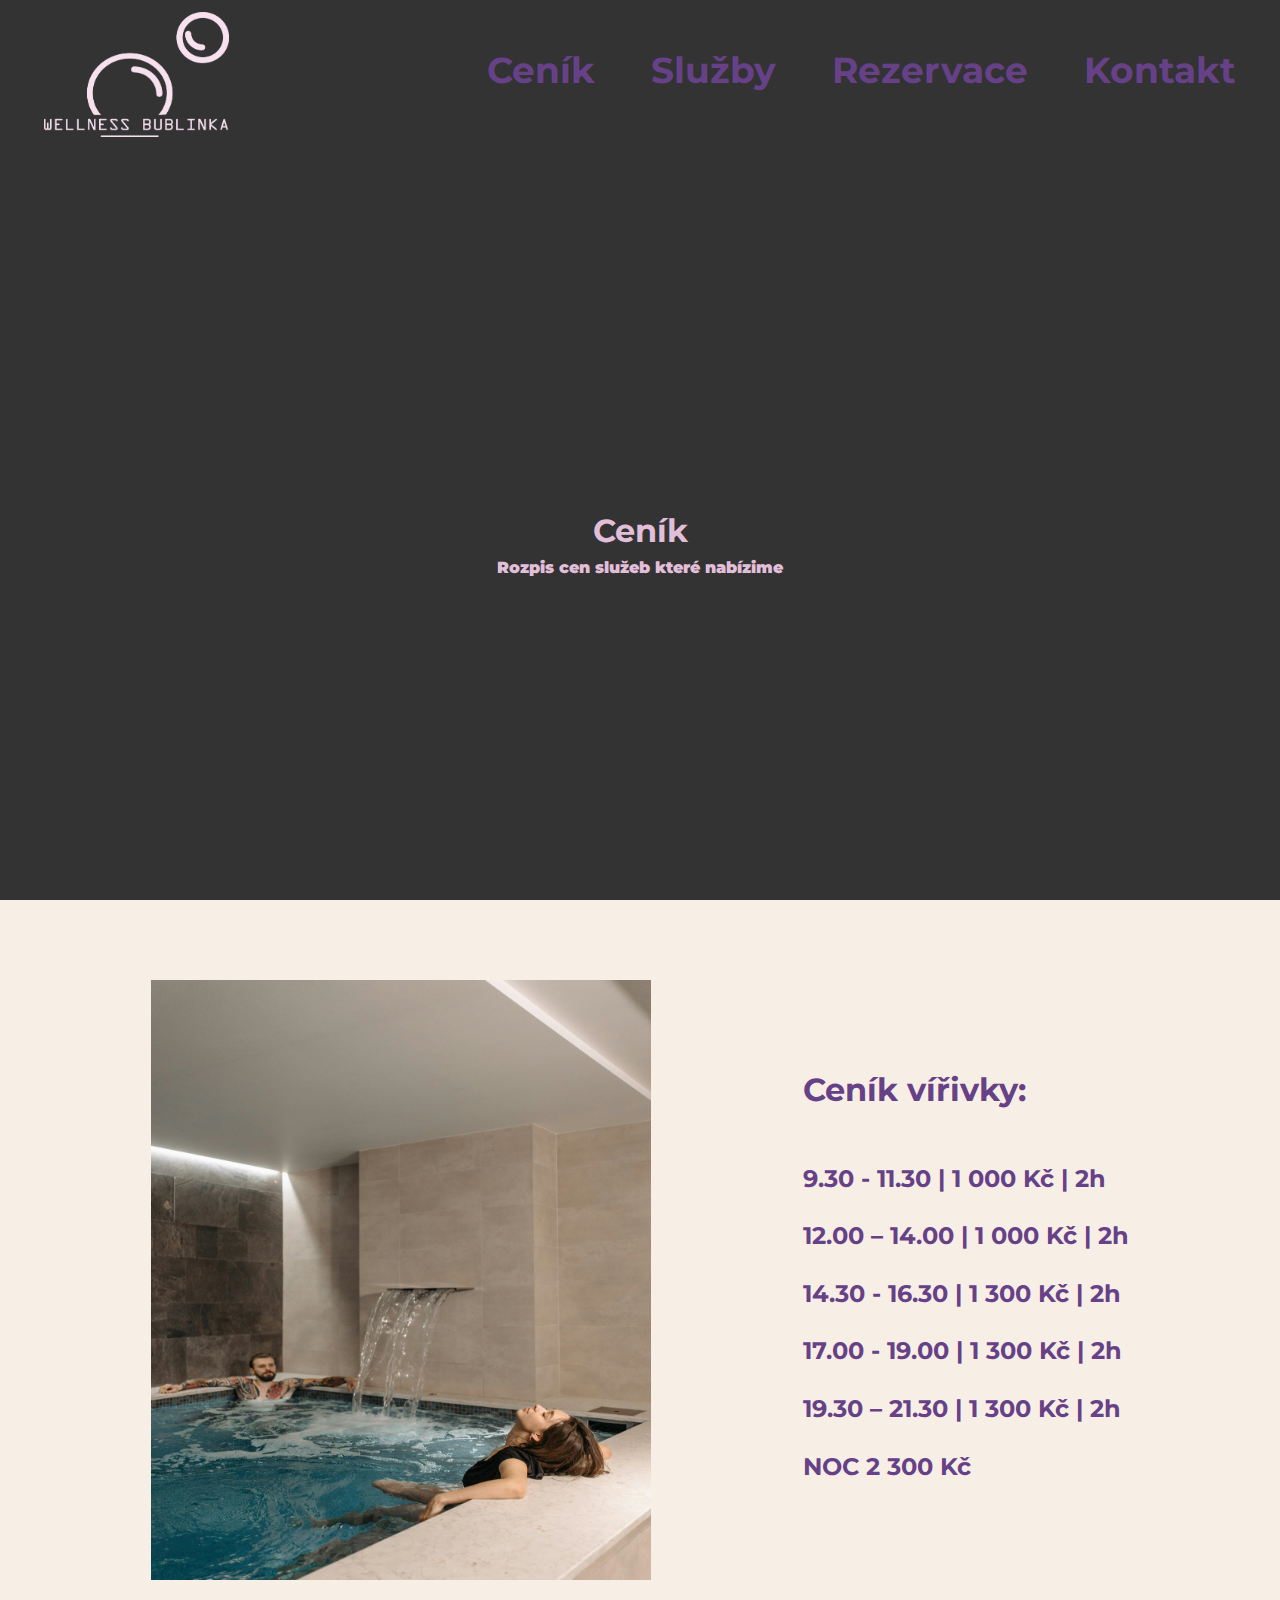
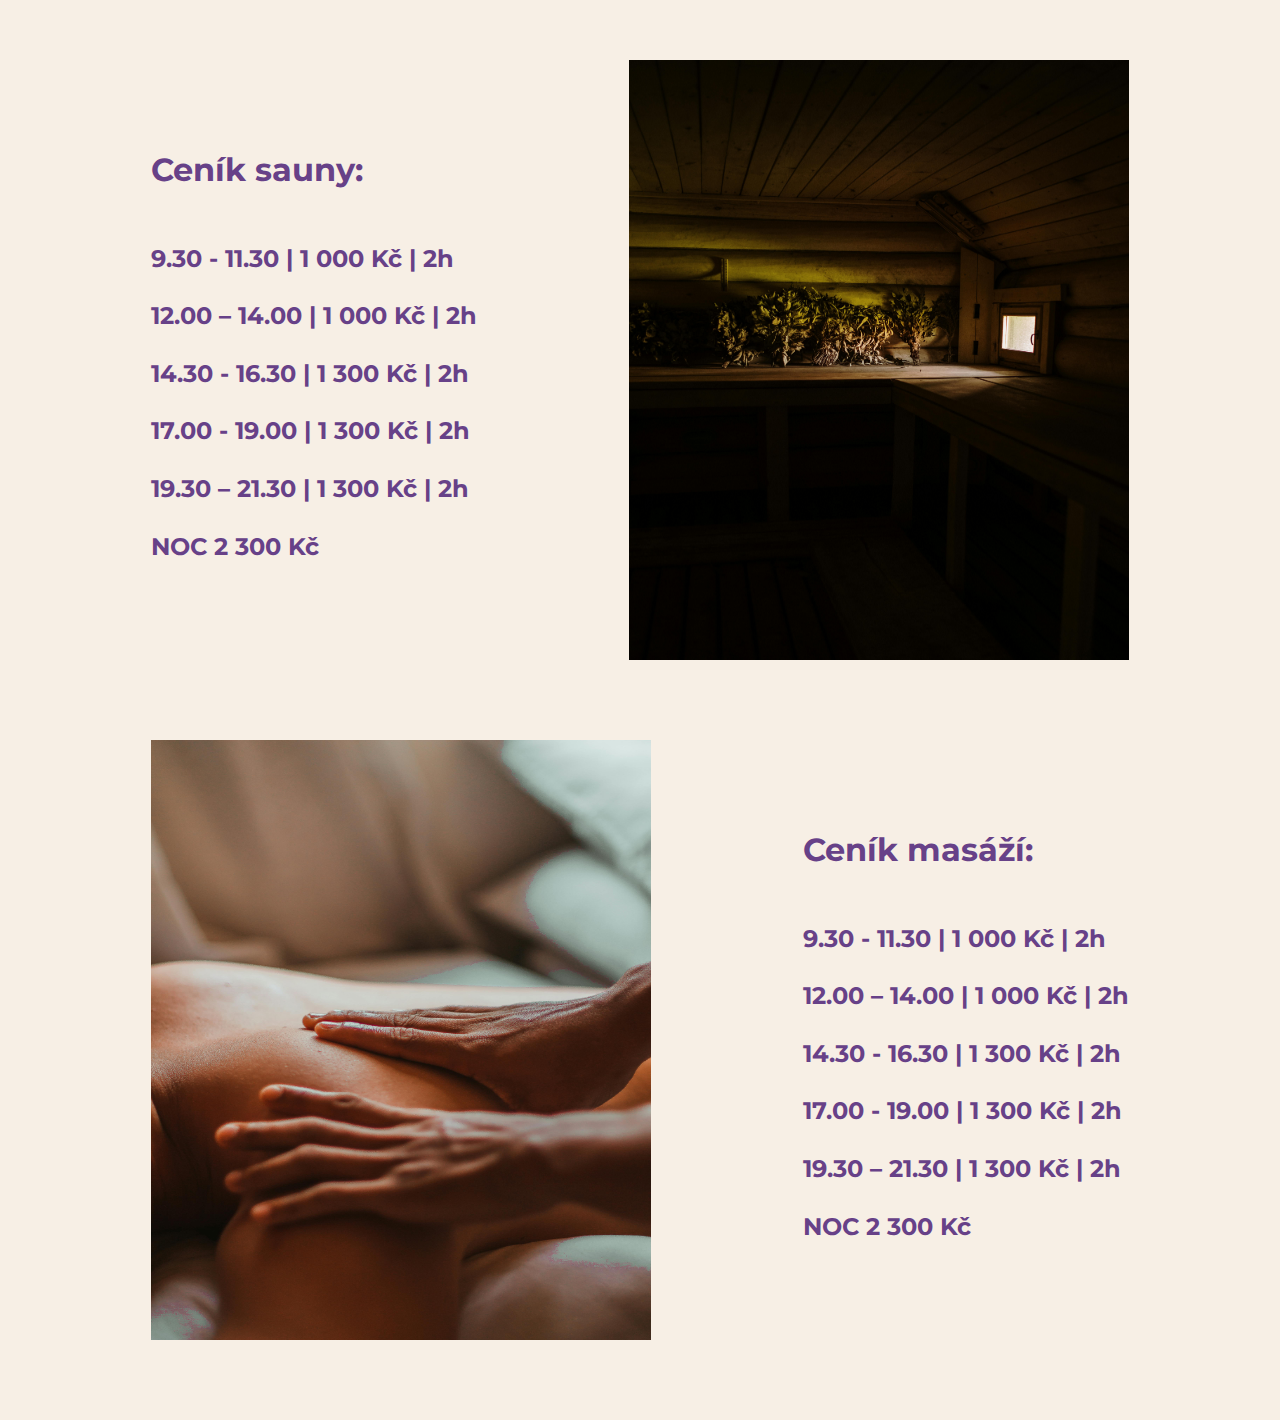
==== cenik.html @ 1ccd9b11 "druha stranka" ====
<!DOCTYPE html>
<html lang="en">
<head>
    <meta charset="UTF-8">
    <meta name="viewport" content="width=device-width, initial-scale=1.0">
    <title>ceník</title>
    <link href="https://fonts.googleapis.com/css?family=Montserrat:400,700" rel="stylesheet" type="text/css" />
    <link rel="icon" href="IMG/favicon.ico?" type="image/x-icon"  />
    <link rel="stylesheet" href="./css/style.css">
</head>
<body>
    <section id="navbar">
        <nav>
                <div class="logo">
                   <a href="index.html"><img src="IMG/LOGO.png" alt=""></a>
                </div>
                <div class="barmenu">
                    <ul class="sidemenu">
                        <li class="menubutton" onclick=closesidemenu()><a href="#"><svg xmlns="http://www.w3.org/2000/svg" height="24px" viewBox="0 -960 960 960" width="24px" fill="rgb(103, 65, 136)"><path d="m256-200-56-56 224-224-224-224 56-56 224 224 224-224 56 56-224 224 224 224-56 56-224-224-224 224Z"/></svg></a></li>
                        <li><a href="cenik.html">Ceník </a></li>
                        <li><a href="index.html#why">Služby</a></li>
                        <li><a href="index.html#when">Rezervace</a></li>
                        <li><a href="form.html">Kontakt</a></li>
                        
                    </ul>
                    <ul class="menu">   
                        <li class="hideonmobile"><a href="cenik.html"><h2>Ceník</h2> </a></li>
                        <li class="hideonmobile"><a href="index.html#why"><h2>Služby</h2></a></li>
                        <li class="hideonmobile"><a href="index.html#when"><h2>Rezervace</h2></a></li>
                        <li class="hideonmobile"><a href="form.html"><h2>Kontakt</h2></a></li>
                        <li class="menubutton" onclick=showsidemenu()><a href="#"><svg xmlns="http://www.w3.org/2000/svg" height="32px" viewBox="0 -960 960 960" width="32px" fill="rgb(247, 239, 229)"><path d="M120-240v-80h720v80H120Zm0-200v-80h720v80H120Zm0-200v-80h720v80H120Z"/></svg></a></li>
                    </ul>
                </div>
        </nav>
            <script src="./js/hamburger.js"></script>
    </section>
    <section id="showcase">
        <div id="showcase">
            <div class="showcase-content">
                <h1 class="l-heading svetla">Ceník</h1>
               <p class="svetla">Rozpis cen služeb které nabízime </p>
            </div>
        </div>
    </section>
    <section class="pozadi" id="cena">
        <div class="prvni">
            <img src="IMG/virivka-cenik.jpg" height="600" width="500">
            <div class="text1">
            <h3>Ceník vířivky:</h3><br>
            <h2>
                <br>
                9.30 - 11.30 | 1 000 Kč | 2h <br>
                <br>
                12.00 – 14.00 | 1 000 Kč | 2h <br>
                <br>
                14.30 - 16.30 | 1 300 Kč | 2h <br>
                <br>
                17.00 - 19.00 | 1 300 Kč | 2h <br>
                <br>
                19.30 – 21.30 | 1 300 Kč | 2h <br>
                <br>
                NOC 2 300 Kč</h2>
            </div>
        </div>
        <div class="druhy">
            <img src="IMG/sauna-cenik.jpg" height="600" width="500">
            <div class="text2">
            <h3>Ceník sauny:</h3><br><h2>
                <br>
                9.30 - 11.30 | 1 000 Kč | 2h <br>
                <br>
                12.00 – 14.00 | 1 000 Kč | 2h <br>
                <br>
                14.30 - 16.30 | 1 300 Kč | 2h <br>
                <br>
                17.00 - 19.00 | 1 300 Kč | 2h <br>
                <br>
                19.30 – 21.30 | 1 300 Kč | 2h <br>
                <br>
                NOC 2 300 Kč</h2>
            </div>
        </div>
        <div class="treti">
            <img src="IMG/masaze-cenik.jpg" height="600" width="500">
            <div class="text3">
            <h3>Ceník masáží:</h3><br><h2>
                <br>
                9.30 - 11.30 | 1 000 Kč | 2h <br>
                <br>
                12.00 – 14.00 | 1 000 Kč | 2h <br>
                <br>
                14.30 - 16.30 | 1 300 Kč | 2h <br>
                <br>
                17.00 - 19.00 | 1 300 Kč | 2h <br>
                <br>
                19.30 – 21.30 | 1 300 Kč | 2h <br>
                <br>
                NOC 2 300 Kč</h2>
            </div>
        </div>
    </section>
</body>
</html>
---- css/style.css ----
@import url('https://fonts.googleapis.com/css2?family=Inter:wght@300&display=swap');
*{
    margin: 0;
    padding: 0;
    font-weight: 900;
    font-family: "Montserrat", "Segoe UI",  "Helvetica Neue", Arial, sans-serif, "Apple Color Emoji", "Segoe UI Emoji", "Segoe UI Symbol", "Noto Color Emoji";
    scroll-behavior: smooth;

    
}
:root{
    --primary-color: rgb(247, 239, 229);
    --secondary-color: rgb(226, 191, 217);
    --third-color:rgb(200, 161, 224);
    --fourth-color: rgb(103, 65, 136);
}
.padding{
    padding: 100px;
}
.center {
    text-align: center;
}
.tmava{
    color: var(--fourth-color);
}
.svetla{
    color: var(--secondary-color);
}
.img-fluid {
    max-width: 100%;
    height: auto;
}
.pozadi{
    background-color: var(--primary-color);
}
h1{
    margin-top: 125px;
    margin-bottom: 0.5rem;
    font-weight: 700;
    line-height: 1.2; 
}
h2{
    margin-top: 0;
    margin-bottom: 0.5rem;
    font-weight: 700;
    line-height: 1.2; 
}
h3{
    margin-top: 0;
    margin-bottom: 0.5rem;
    font-weight: 700;
    line-height: 1.2;
    font-size: 2rem;
     
}
nav{
    width: 100%;
    display: flex;
    align-items: center;
    justify-content: space-between;
    position: absolute;
}

nav a{
    text-decoration: none;
    color: var(--fourth-color);
    padding:  0.75rem;
    display: flex;
    justify-content: center;
    align-items: center;
    margin-right: 2rem;
    font-size: 1.5rem;
   
}
nav a img{
    margin-right: auto;
    display: flex;
    pointer-events: none;
    height: 125px;
    margin-left: 2rem;
}
nav ul {
    display: flex;
    list-style: none; 
    align-items: center ;
}

nav ul li :hover{ 
    color: black;
} 

.sidemenu{
    position: fixed;
    top: 0;
    right: 0;
    height: 100vh;
    width: 250px;
    z-index: 999;
    background-color: var(--primary-color);
    backdrop-filter: blur(10px);
    display: none;
    flex-direction: column;
    align-items: flex-start;
    justify-content: flex-start;
}
.sidemenu li{
    width: 100%;

}
.sidemenu a{
    width: 100%;
    color: var(--fourth-color);
    
}
.menubutton{
    display: none;
}



.menubutton :hover{
    display: none;
}
  
#showcase{
    background: #333 url('../IMG/showcase.jpg') no-repeat center center/cover;
    height: 100vh; 
    color: #ffffff;
    
} 
#showcase .showcase-content {
    display: flex;
    flex-direction: column;
    text-align: center;
    justify-content: center;
    align-items:center;
    height: 100%;
    padding: 2rem;
    background-color: rgb(0,0, 0, );
    background-size: cover;
}

#sekce .sekce-item {
    max-width: 20rem;
    margin-left: auto;
    margin-right: auto;

}
#sekce .sekce-item .sekce-popis {
    padding: 1.5rem;
    display: flex;
    justify-content: space-around;
    background-color: #fff;
}
.grid-container {
    display: grid;
    grid-template-columns: repeat(auto-fit, 20rem);
    justify-content: space-evenly;

}
.prvni{
    display: flex;
    justify-content: space-evenly;
    flex-direction: row;
    align-items: center;
    padding-bottom: 5rem;
    padding-top: 5rem;
    
}

.text1{
    display: grid;
    align-items: center;
    color: var(--fourth-color);
}
.druhy{
    display: flex;
    justify-content: space-evenly;
    flex-direction: row-reverse;
    align-items: center;
    
}

.text2{
    display: grid;
    align-items: center;
    color: var(--fourth-color);
}
.treti{
    display: flex;
    justify-content: space-evenly;
    flex-direction: row;
    align-items: center;
    padding-bottom: 5rem;
    padding-top: 5rem;
    
}

.text3{
    display: grid;
    align-items: center;
    color: var(--fourth-color);
}
@media(max-width:800px){
    .hideonmobile{
        display: none;
    }
    .menubutton{
        display: block;
    }
    .prvni {
        flex-direction: column;

    
    }
    .druhy{
        flex-direction: column;

    
    }
    .treti {
        flex-direction: column;

    
    }
}
@media(max-width:400px){
    .sidemenu{
        width: 100%;
    }
}
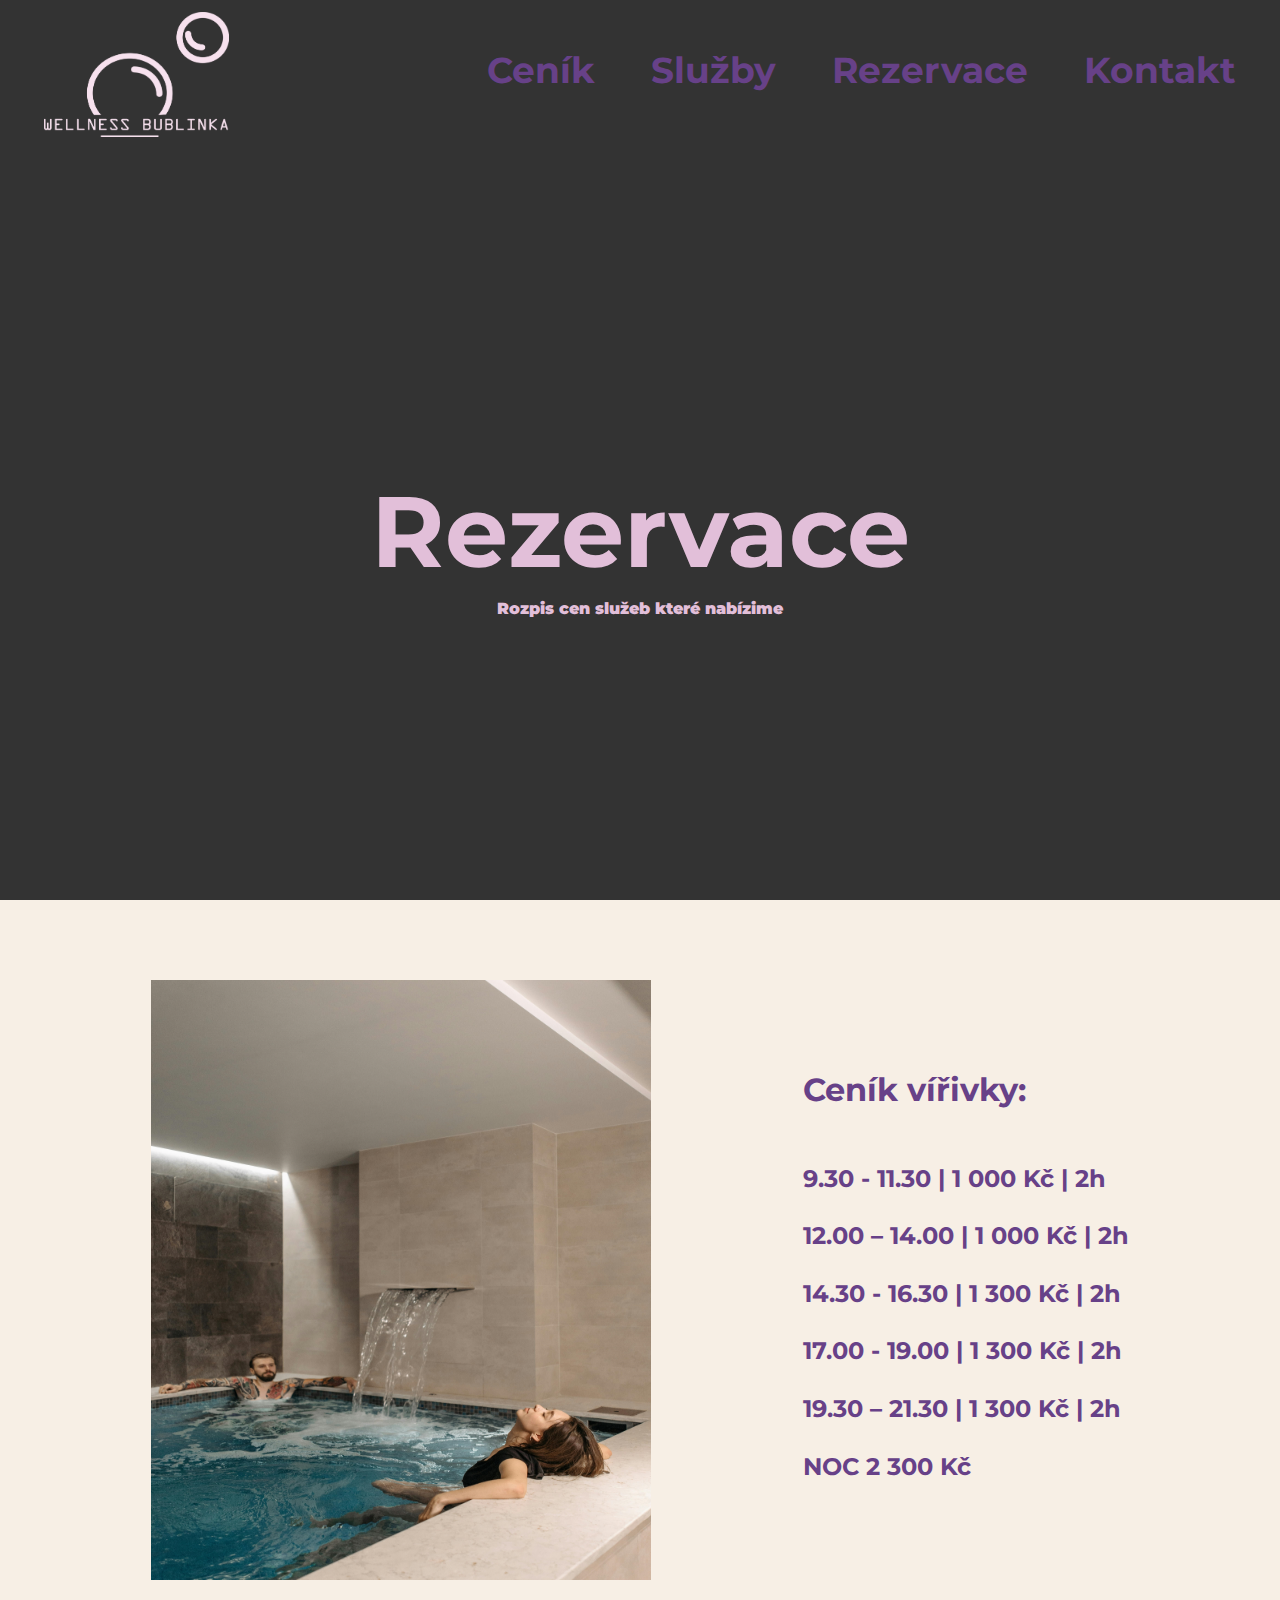
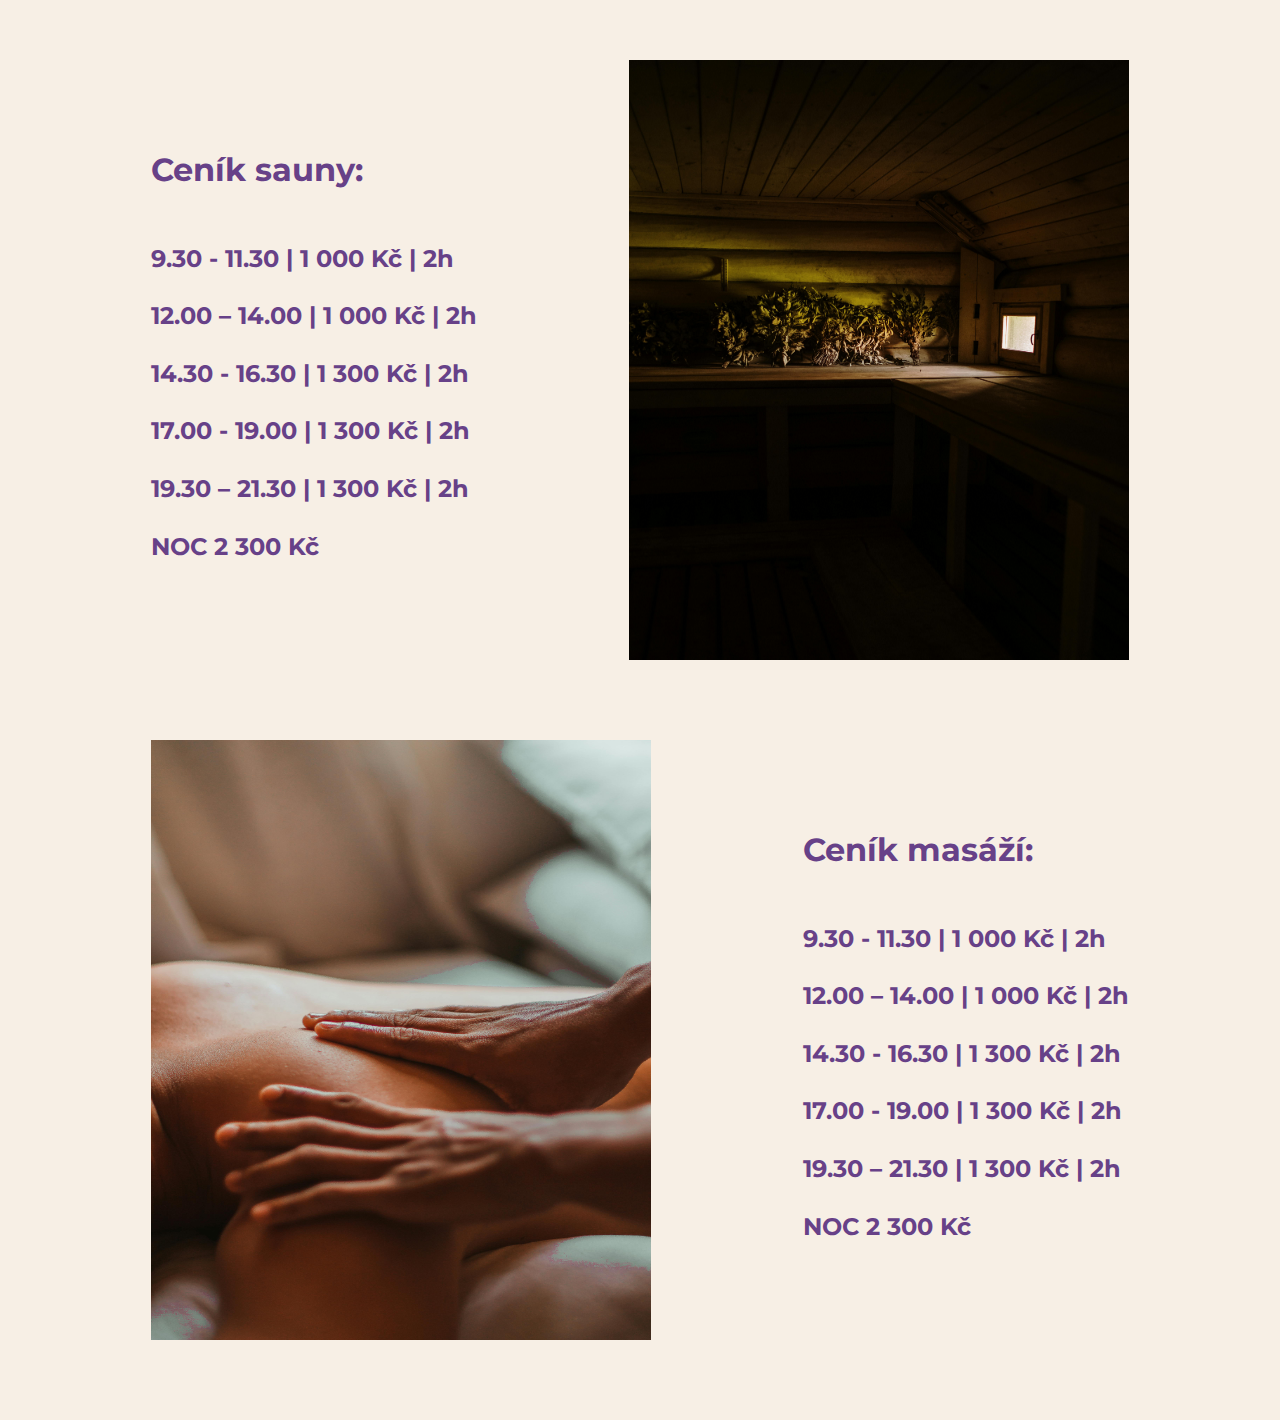
==== commit 333c5022: "rezervace" ====
--- a/cenik.html
+++ b/cenik.html
@@ -3,6 +3,8 @@
 <head>
     <meta charset="UTF-8">
     <meta name="viewport" content="width=device-width, initial-scale=1.0">
+    <meta name="description" content="" />
+    <meta name="author" content="Patrik Slanina" />
     <title>ceník</title>
     <link href="https://fonts.googleapis.com/css?family=Montserrat:400,700" rel="stylesheet" type="text/css" />
     <link rel="icon" href="IMG/favicon.ico?" type="image/x-icon"  />
@@ -14,35 +16,37 @@
                 <div class="logo">
                    <a href="index.html"><img src="IMG/LOGO.png" alt=""></a>
                 </div>
-                <div class="barmenu">
-                    <ul class="sidemenu">
-                        <li class="menubutton" onclick=closesidemenu()><a href="#"><svg xmlns="http://www.w3.org/2000/svg" height="24px" viewBox="0 -960 960 960" width="24px" fill="rgb(103, 65, 136)"><path d="m256-200-56-56 224-224-224-224 56-56 224 224 224-224 56 56-224 224 224 224-56 56-224-224-224 224Z"/></svg></a></li>
-                        <li><a href="cenik.html">Ceník </a></li>
-                        <li><a href="index.html#why">Služby</a></li>
-                        <li><a href="index.html#when">Rezervace</a></li>
-                        <li><a href="form.html">Kontakt</a></li>
-                        
-                    </ul>
-                    <ul class="menu">   
-                        <li class="hideonmobile"><a href="cenik.html"><h2>Ceník</h2> </a></li>
-                        <li class="hideonmobile"><a href="index.html#why"><h2>Služby</h2></a></li>
-                        <li class="hideonmobile"><a href="index.html#when"><h2>Rezervace</h2></a></li>
-                        <li class="hideonmobile"><a href="form.html"><h2>Kontakt</h2></a></li>
-                        <li class="menubutton" onclick=showsidemenu()><a href="#"><svg xmlns="http://www.w3.org/2000/svg" height="32px" viewBox="0 -960 960 960" width="32px" fill="rgb(247, 239, 229)"><path d="M120-240v-80h720v80H120Zm0-200v-80h720v80H120Zm0-200v-80h720v80H120Z"/></svg></a></li>
-                    </ul>
-                </div>
+            
+            <div class="barmenu">
+                <ul class="sidemenu">
+                    <li class="menubutton" onclick=closesidemenu()><a href="#"><svg xmlns="http://www.w3.org/2000/svg" height="24px" viewBox="0 -960 960 960" width="24px" fill="rgb(103, 65, 136)"><path d="m256-200-56-56 224-224-224-224 56-56 224 224 224-224 56 56-224 224 224 224-56 56-224-224-224 224Z"/></svg></a></li>
+                    <li><a href="cenik.html">Ceník </a></li>
+                    <li><a href="sluzby.html">Služby</a></li>
+                    <li><a href="rezervace.html">Rezervace</a></li>
+                    <li><a href="kontakt.html">Kontakt</a></li>
+                    
+                </ul>
+                <ul class="menu">   
+                    <li class="hideonmobile"><a href="cenik.html"><h2>Ceník</h2> </a></li>
+                    <li class="hideonmobile"><a href="sluzby.html"><h2>Služby</h2></a></li>
+                    <li class="hideonmobile"><a href="rezervace.html"><h2>Rezervace</h2></a></li>
+                    <li class="hideonmobile"><a href="kontakt.html"><h2>Kontakt</h2></a></li>
+                    <li class="menubutton" onclick=showsidemenu()><a href="#"><svg xmlns="http://www.w3.org/2000/svg" height="32px" viewBox="0 -960 960 960" width="32px" fill="rgb(247, 239, 229)"><path d="M120-240v-80h720v80H120Zm0-200v-80h720v80H120Zm0-200v-80h720v80H120Z"/></svg></a></li>
+                </ul>
+            </div>
         </nav>
             <script src="./js/hamburger.js"></script>
     </section>
     <section id="showcase">
         <div id="showcase">
             <div class="showcase-content">
-                <h1 class="l-heading svetla">Ceník</h1>
+                <h1 class="l-heading svetla">Rezervace</h1>
                <p class="svetla">Rozpis cen služeb které nabízime </p>
             </div>
         </div>
     </section>
     <section class="pozadi" id="cena">
+        
         <div class="prvni">
             <img src="IMG/virivka-cenik.jpg" height="600" width="500">
             <div class="text1">
--- a/css/style.css
+++ b/css/style.css
@@ -15,7 +15,8 @@
     --fourth-color: rgb(103, 65, 136);
 }
 .padding{
-    padding: 100px;
+padding-top: 1px;
+    padding-bottom: 70px;
 }
 .center {
     text-align: center;
@@ -37,7 +38,8 @@
     margin-top: 125px;
     margin-bottom: 0.5rem;
     font-weight: 700;
-    line-height: 1.2; 
+    line-height: 1.2;
+    font-size: 100px; 
 }
 h2{
     margin-top: 0;
@@ -229,3 +231,15 @@
         width: 100%;
     }
 }
+form{
+    display: grid;
+    grid-row-gap: 30px;
+}
+.form{
+   display: flex;
+   justify-content: center;
+}
+input,select{
+    pad: 10px 15px;
+}
+
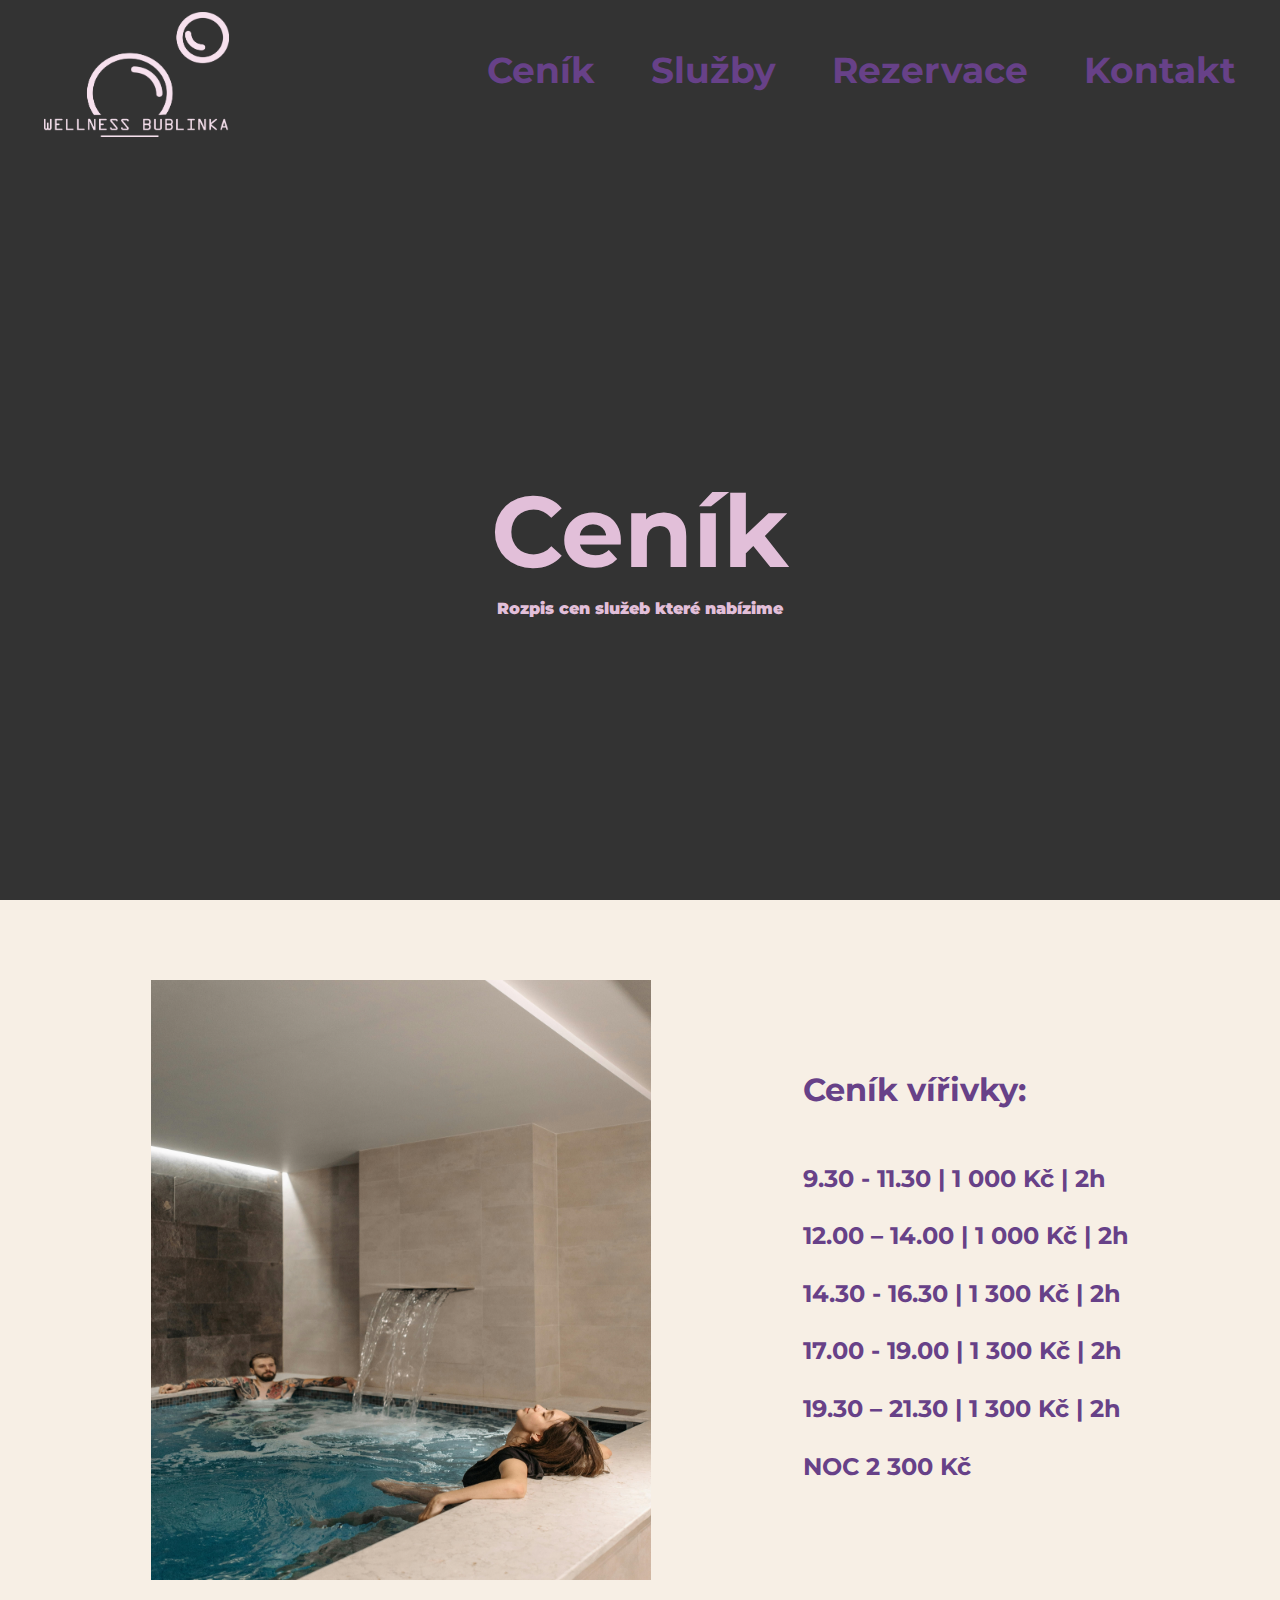
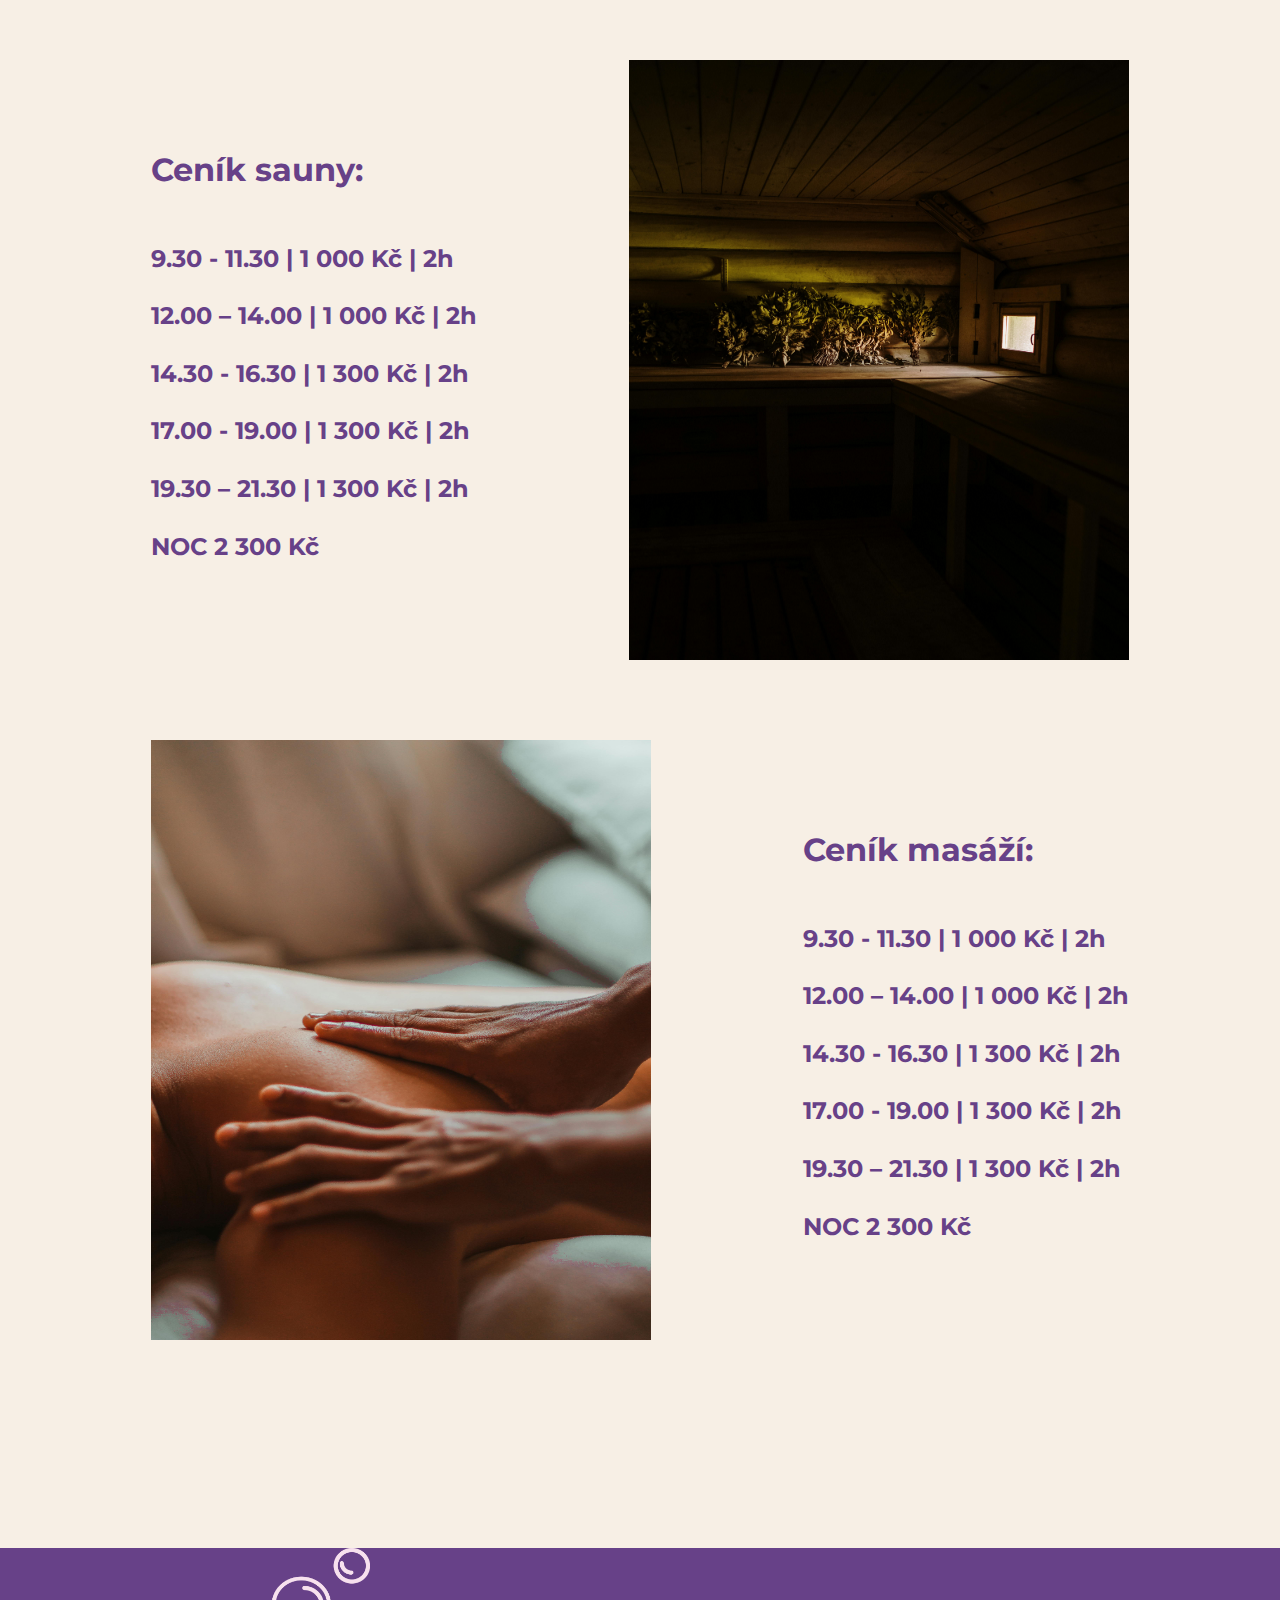
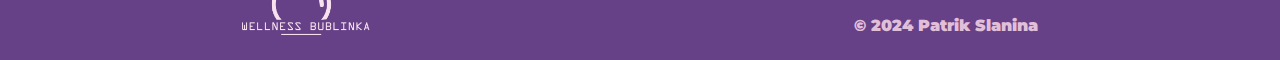
==== commit 2df98e29: "kontakt" ====
--- a/cenik.html
+++ b/cenik.html
@@ -40,12 +40,12 @@
     <section id="showcase">
         <div id="showcase">
             <div class="showcase-content">
-                <h1 class="l-heading svetla">Rezervace</h1>
+                <h1 class="l-heading svetla">Ceník</h1>
                <p class="svetla">Rozpis cen služeb které nabízime </p>
             </div>
         </div>
     </section>
-    <section class="pozadi" id="cena">
+    <section class="pozadi padding2" id="cena">
         
         <div class="prvni">
             <img src="IMG/virivka-cenik.jpg" height="600" width="500">
@@ -103,5 +103,10 @@
             </div>
         </div>
     </section>
+    <footer>
+        <img src="IMG/LOGO.png" alt="" width="10%">
+        <p>© 2024 Patrik Slanina</p>
+        
+        </footer>
 </body>
 </html>--- a/css/style.css
+++ b/css/style.css
@@ -15,7 +15,7 @@
     --fourth-color: rgb(103, 65, 136);
 }
 .padding{
-padding-top: 1px;
+    padding-top: 1px;
     padding-bottom: 70px;
 }
 .center {
@@ -33,6 +33,9 @@
 }
 .pozadi{
     background-color: var(--primary-color);
+}
+.padding2{
+    padding-bottom: 10%;
 }
 h1{
     margin-top: 125px;
@@ -55,6 +58,7 @@
     font-size: 2rem;
      
 }
+
 nav{
     width: 100%;
     display: flex;
@@ -203,6 +207,28 @@
     align-items: center;
     color: var(--fourth-color);
 }
+
+@media(max-width:400px){
+    .sidemenu{
+        width: 100%;
+    }
+}
+.kontakt{
+    display: flex;
+    justify-content: space-evenly;
+}
+.kontakt-item{
+    display: flex;
+    flex-direction: column;
+    justify-content: center;
+}
+
+.info{
+    padding-bottom: 5rem;
+}
+.info a{
+    text-decoration: underline;
+}
 @media(max-width:800px){
     .hideonmobile{
         display: none;
@@ -225,21 +251,20 @@
 
     
     }
-}
-@media(max-width:400px){
-    .sidemenu{
+    .kontakt {
+        display: flex;
+        flex-direction: column;
         width: 100%;
     }
 }
-form{
-    display: grid;
-    grid-row-gap: 30px;
-}
-.form{
-   display: flex;
-   justify-content: center;
-}
-input,select{
-    pad: 10px 15px;
-}
-
+footer {
+    padding-bottom: 2%;
+    width: 100%;
+    background-color: var(--fourth-color);
+    color: var(--secondary-color);
+    text-align: center;
+    display: flex;
+    justify-content: space-around;
+    align-items: flex-end;
+    
+ }
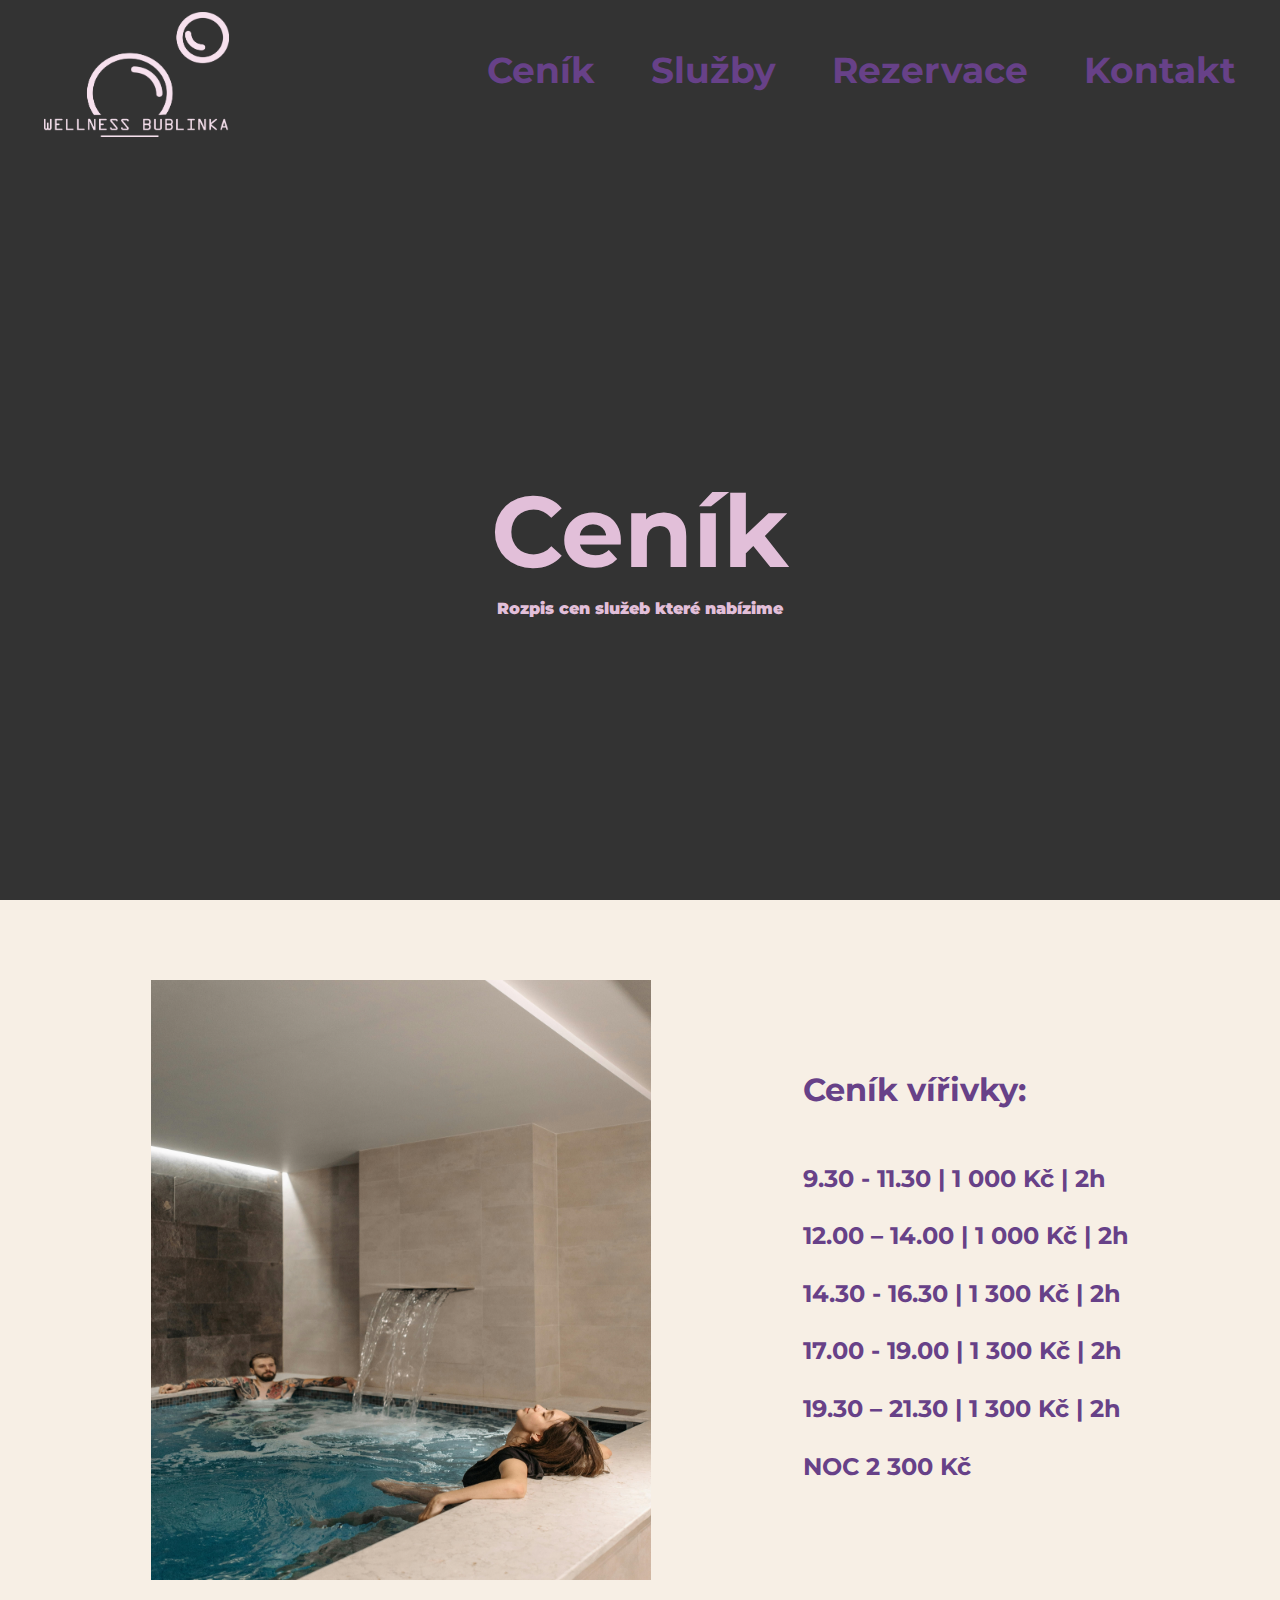
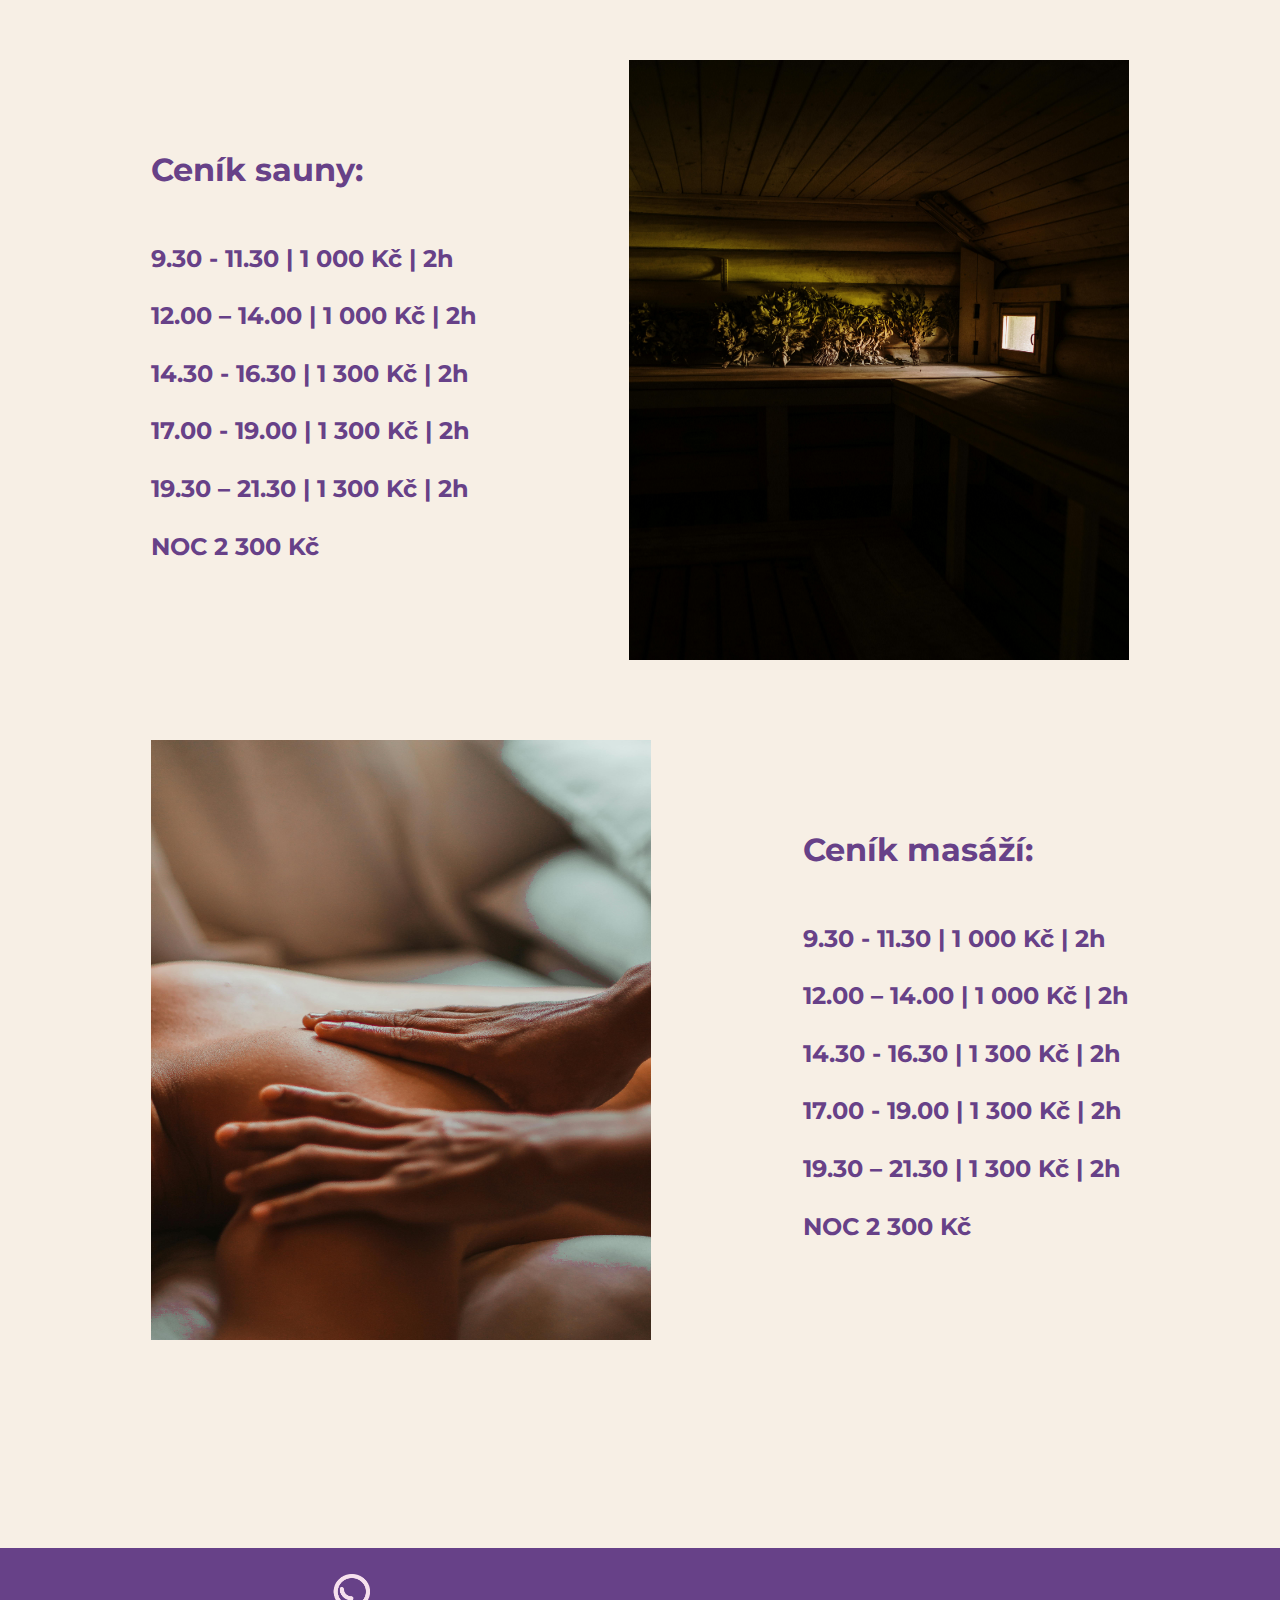
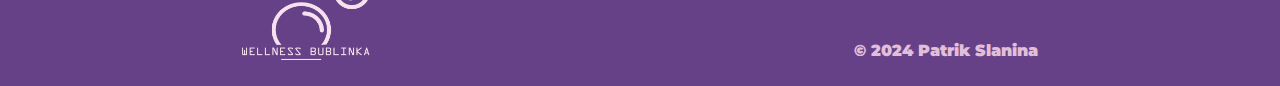
==== commit 65e16303: "sluzby" ====
--- a/cenik.html
+++ b/cenik.html
@@ -31,7 +31,7 @@
                     <li class="hideonmobile"><a href="sluzby.html"><h2>Služby</h2></a></li>
                     <li class="hideonmobile"><a href="rezervace.html"><h2>Rezervace</h2></a></li>
                     <li class="hideonmobile"><a href="kontakt.html"><h2>Kontakt</h2></a></li>
-                    <li class="menubutton" onclick=showsidemenu()><a href="#"><svg xmlns="http://www.w3.org/2000/svg" height="32px" viewBox="0 -960 960 960" width="32px" fill="rgb(247, 239, 229)"><path d="M120-240v-80h720v80H120Zm0-200v-80h720v80H120Zm0-200v-80h720v80H120Z"/></svg></a></li>
+                    <li class="menubutton" onclick=showsidemenu()><a href="#"><svg xmlns="http://www.w3.org/2000/svg" height="32px" viewBox="0 -960 960 960" width="32px" fill="rgb(103, 65, 136)"><path d="M120-240v-80h720v80H120Zm0-200v-80h720v80H120Zm0-200v-80h720v80H120Z"/></svg></a></li>
                 </ul>
             </div>
         </nav>
--- a/css/style.css
+++ b/css/style.css
@@ -57,6 +57,13 @@
     line-height: 1.2;
     font-size: 2rem;
      
+}
+h4{
+    margin-top: 0;
+    margin-bottom: 0.5rem;
+    font-weight: 700;
+    line-height: 1.2;
+    font-size: 1.3rem;
 }
 
 nav{
@@ -229,34 +236,7 @@
 .info a{
     text-decoration: underline;
 }
-@media(max-width:800px){
-    .hideonmobile{
-        display: none;
-    }
-    .menubutton{
-        display: block;
-    }
-    .prvni {
-        flex-direction: column;
-
-    
-    }
-    .druhy{
-        flex-direction: column;
-
-    
-    }
-    .treti {
-        flex-direction: column;
-
-    
-    }
-    .kontakt {
-        display: flex;
-        flex-direction: column;
-        width: 100%;
-    }
-}
+
 footer {
     padding-bottom: 2%;
     width: 100%;
@@ -267,4 +247,87 @@
     justify-content: space-around;
     align-items: flex-end;
     
- }
+}
+footer img{
+    padding-top: 2%;
+    
+}
+.masaze{
+    display: flex;
+    justify-content: space-evenly;
+    flex-direction: row;
+    align-items: center;
+    padding-bottom: 5rem;
+    padding-top: 5rem;
+    
+}
+.mas{
+    display: grid;
+    align-items: center;
+    color: var(--fourth-color);
+    max-width: 35%;
+}
+.sauna{
+    display: flex;
+    justify-content: space-evenly;
+    flex-direction: row;
+    align-items: center;
+    
+}
+
+.virivka{
+    display: flex;
+    justify-content: space-evenly;
+    flex-direction: row;
+    align-items: center;
+    padding-bottom: 5rem;
+    padding-top: 5rem;
+    
+}
+@media(max-width:800px){
+    .hideonmobile{
+        display: none;
+    }
+    .menubutton{
+        display: block;
+    }
+    .prvni {
+        flex-direction: column;
+
+    
+    }
+    .druhy{
+        flex-direction: column;
+
+    
+    }
+    .treti {
+        flex-direction: column;
+
+    
+    }
+    .kontakt {
+        display: flex;
+        flex-direction: column;
+        width: 100%;
+    }
+    .masaze {
+        flex-direction: column;
+
+    
+    }
+    .sauna{
+        flex-direction: column;
+
+    
+    }
+    .virivka {
+        flex-direction: column;
+
+    
+    }
+    .mas{
+        max-width: 75%;
+    }
+}
+
